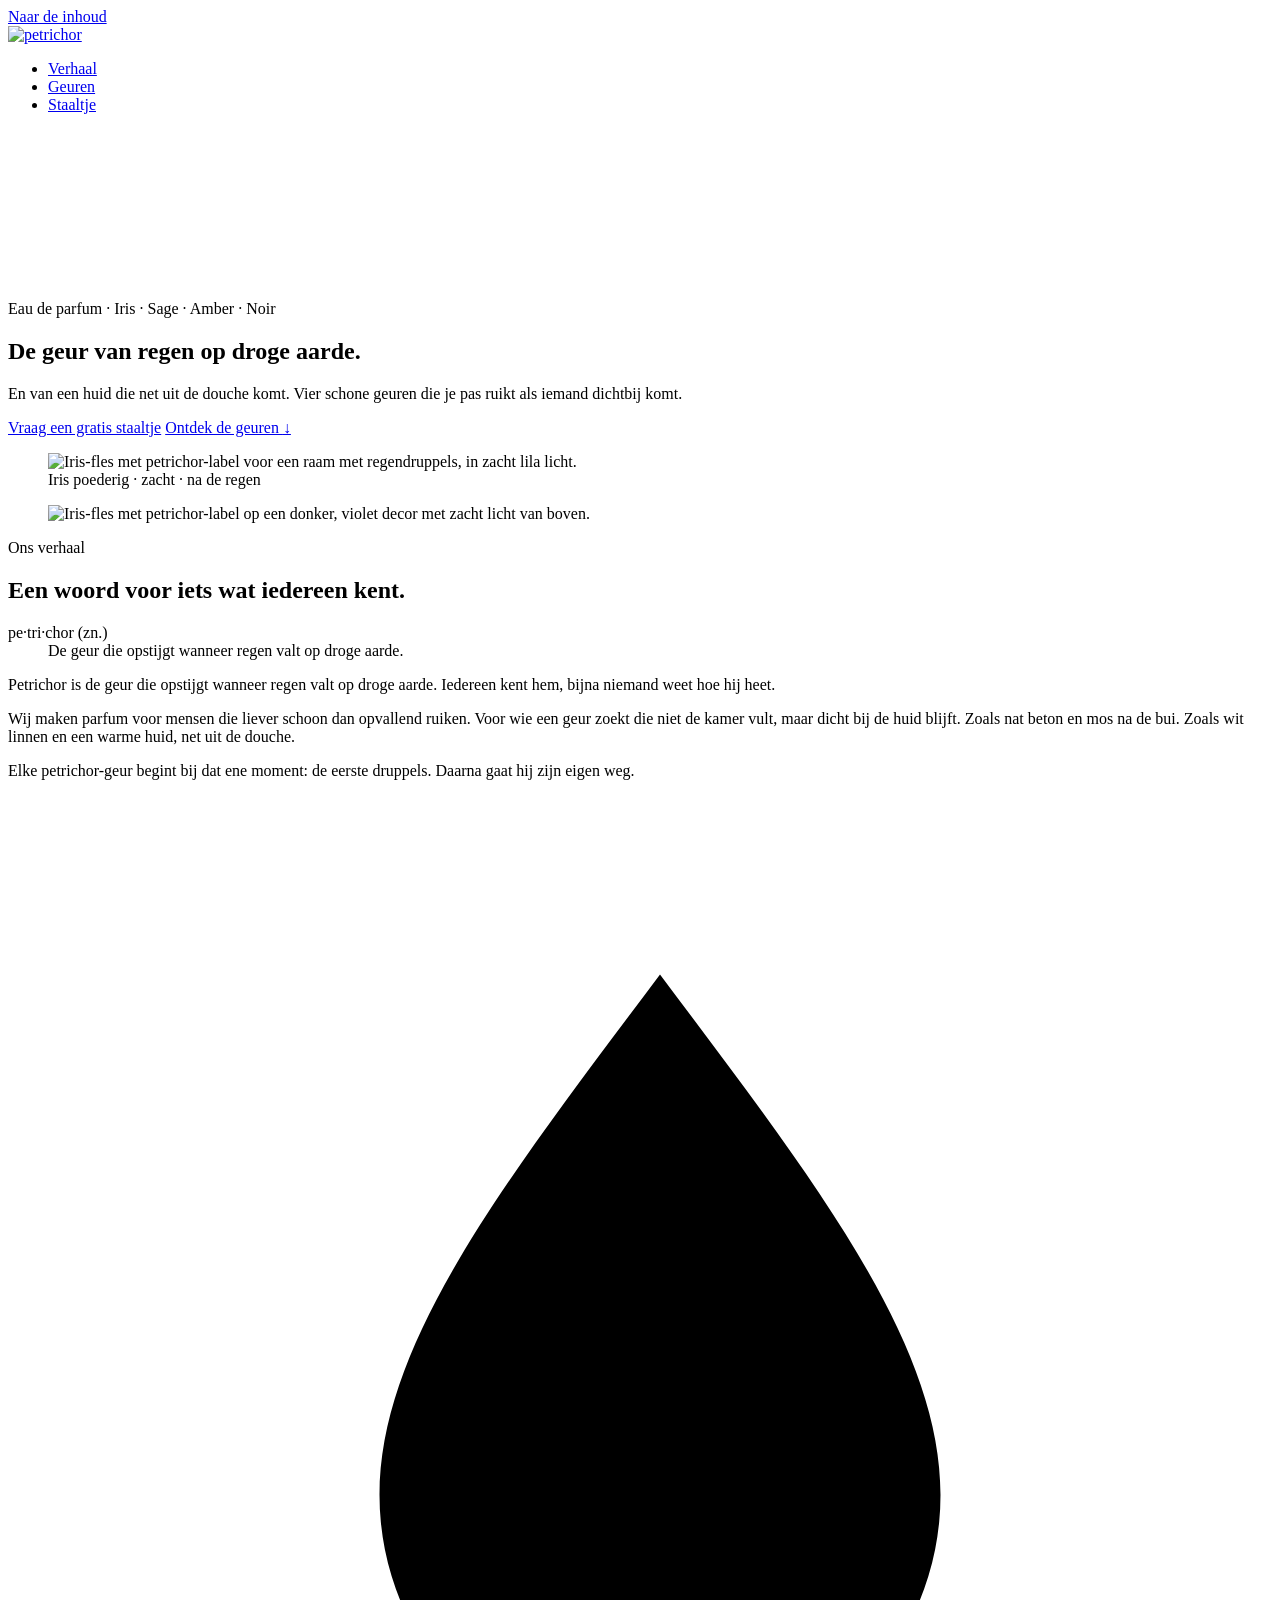
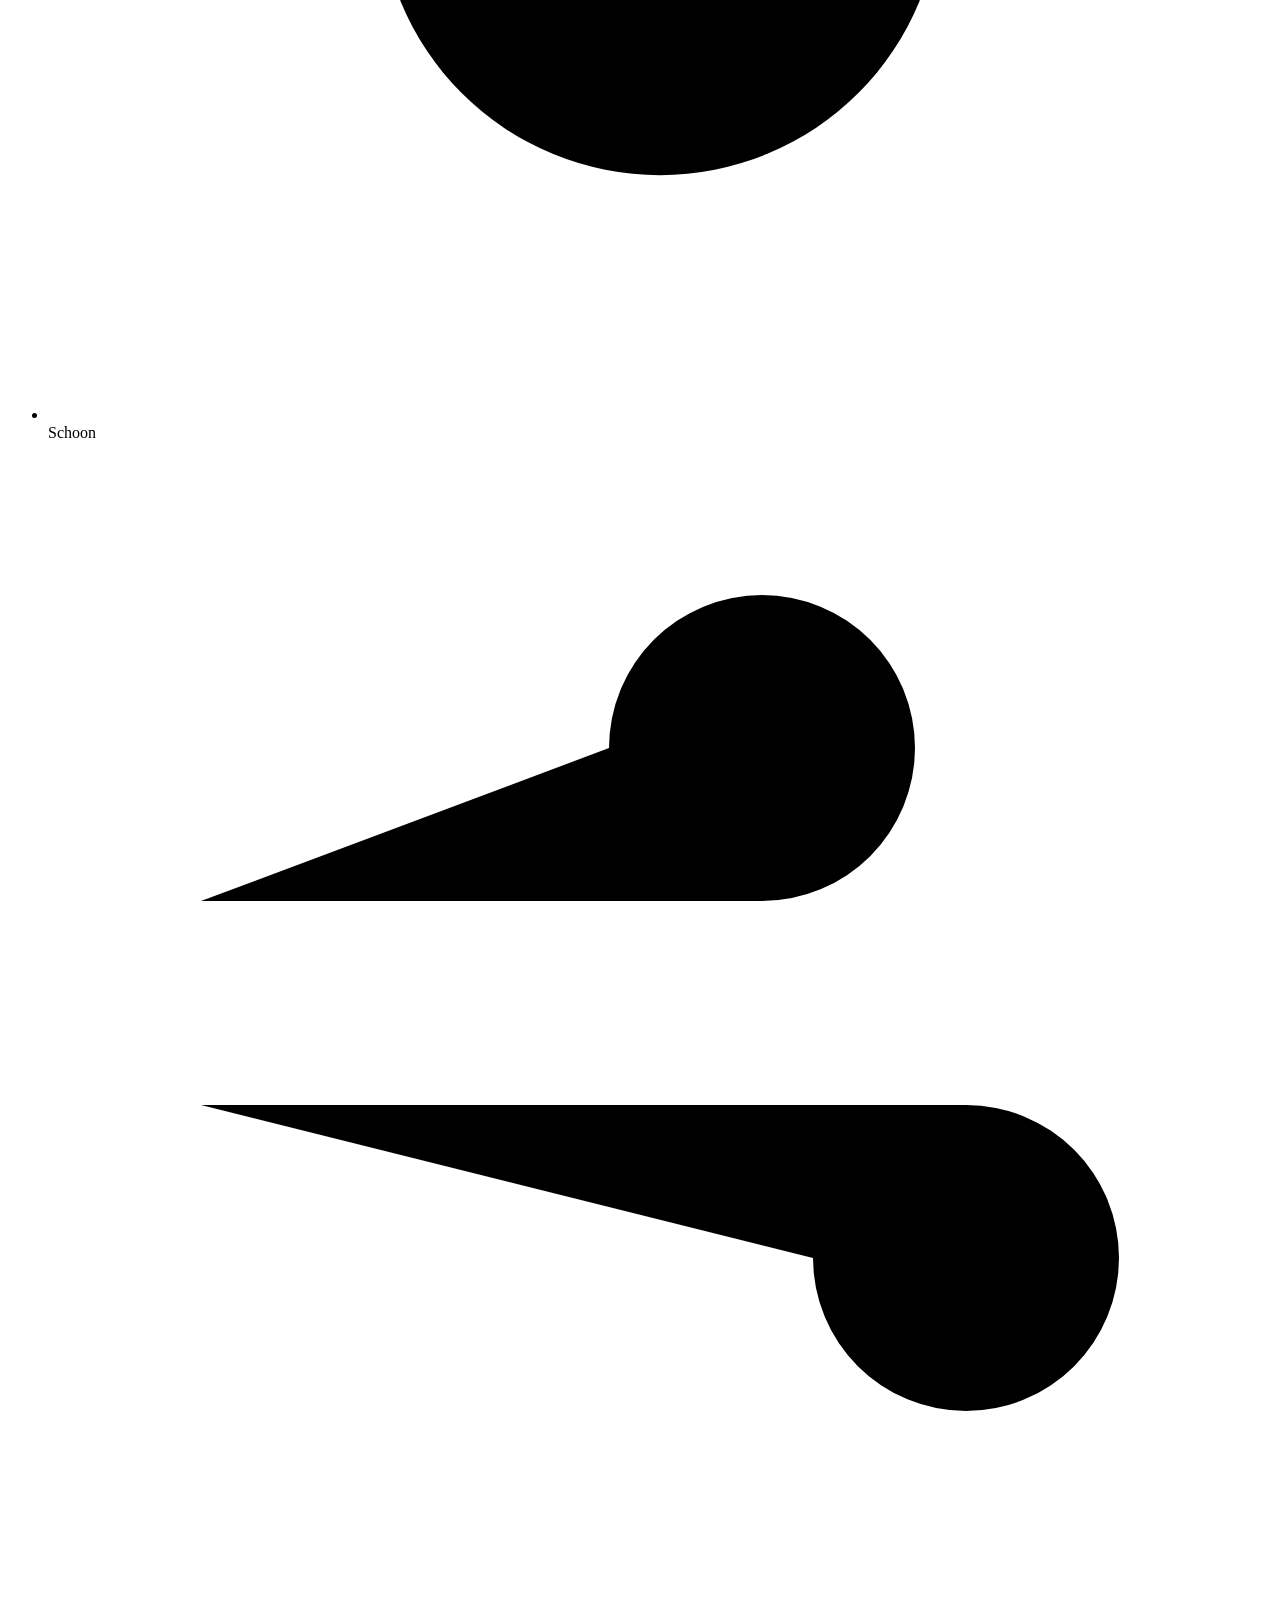
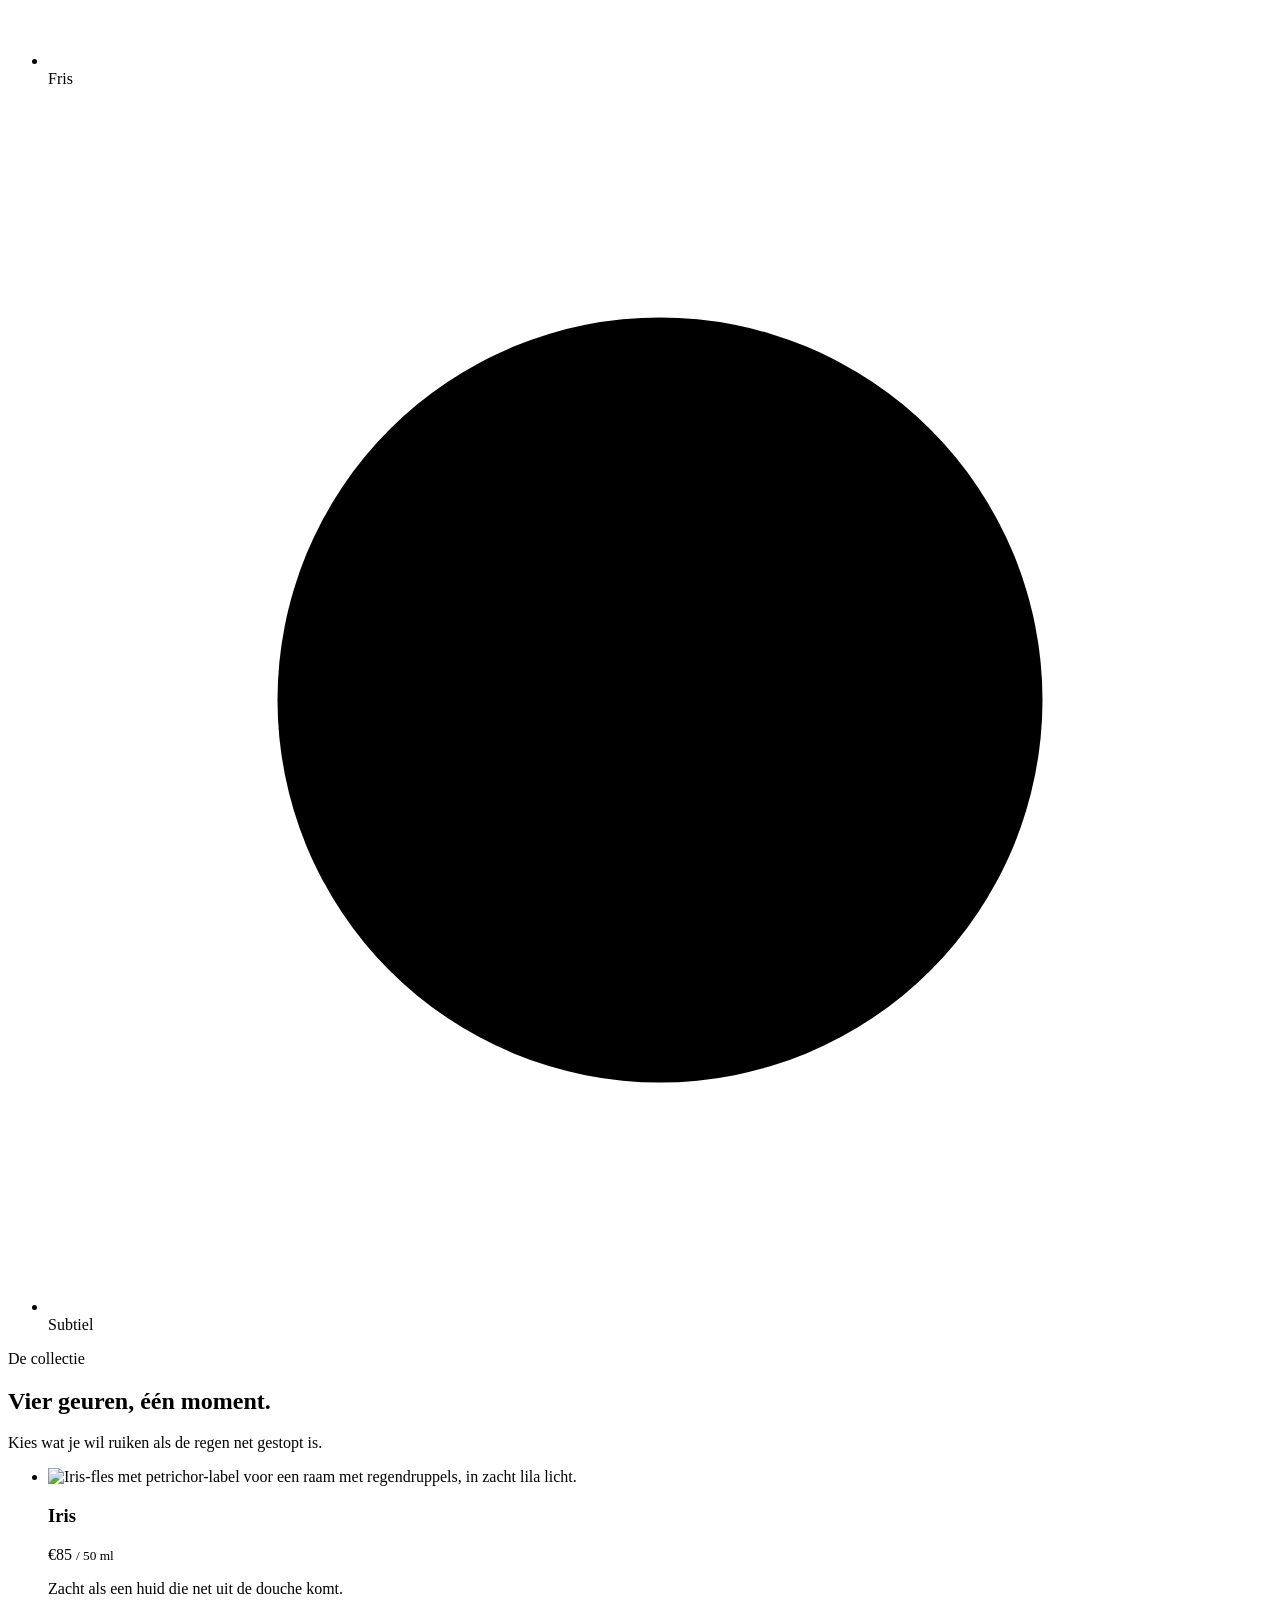
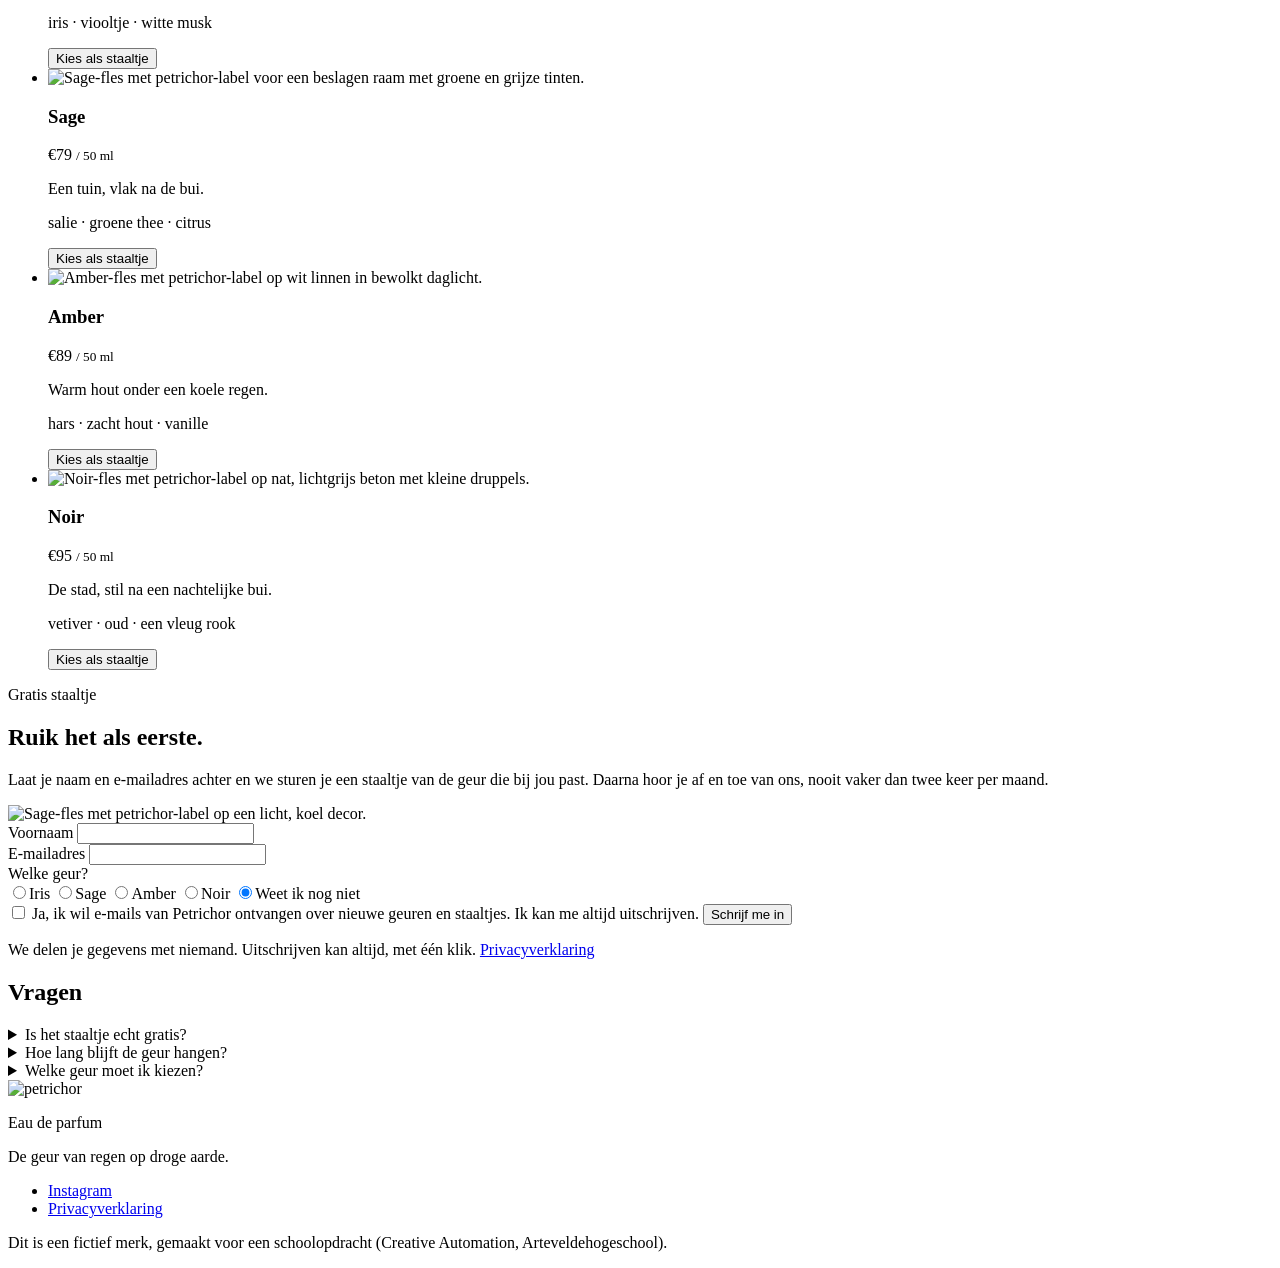
==== index.html @ e7a5a7ff "Add files via upload" ====
<!doctype html>
<html lang="nl">
<head>
  <meta charset="utf-8">
  <meta name="viewport" content="width=device-width, initial-scale=1">
  <title>petrichor · de geur van regen op droge aarde</title>
  <meta name="description" content="Vier schone, subtiele eau de parfums: Iris, Sage, Amber en Noir. Schrijf je in en ontvang een gratis staaltje.">
  <meta name="theme-color" content="#F6F5F9">

  <!-- Delen op sociale media -->
  <meta property="og:title" content="petrichor · de geur van regen op droge aarde">
  <meta property="og:description" content="Vier schone, subtiele eau de parfums. Vraag een gratis staaltje.">
  <meta property="og:image" content="assets/img/og-petrichor.jpg">
  <meta property="og:type" content="website">

  <link rel="icon" href="assets/logo/favicon.svg" type="image/svg+xml">

  <!-- Lettertypes: Space Grotesk (primair) + Instrument Serif (accent) -->
  <link rel="preconnect" href="https://fonts.googleapis.com">
  <link rel="preconnect" href="https://fonts.gstatic.com" crossorigin>
  <link href="https://fonts.googleapis.com/css2?family=Instrument+Serif:ital@0;1&family=Space+Grotesk:wght@300;400;500;700&display=swap" rel="stylesheet">

  <link rel="stylesheet" href="css/style.css">
</head>
<body>

  <a class="skip" href="#inhoud">Naar de inhoud</a>

  <!-- ============ NAVIGATIE ============ -->
  <header class="nav" id="nav">
    <a class="nav__logo" href="#top" aria-label="petrichor, naar boven">
      <img src="assets/logo/Petrichor_wordmark_PlumInk.svg" alt="petrichor" width="118" height="29">
    </a>
    <nav aria-label="Hoofdmenu">
      <ul class="nav__links">
        <li><a href="#verhaal">Verhaal</a></li>
        <li><a href="#geuren">Geuren</a></li>
        <li><a class="btn btn--small" href="#staaltje">Staaltje</a></li>
      </ul>
    </nav>
  </header>

  <main id="inhoud">

    <!-- ============ 1. HERO ============ -->
    <section class="hero" id="top" aria-labelledby="hero-titel">
      <canvas class="hero__rain" aria-hidden="true"></canvas>
      <div class="hero__inner wrap">
        <div class="hero__text">
          <p class="label">Eau de parfum · Iris · Sage · Amber · Noir</p>
          <h1 id="hero-titel" class="serif hero__title">De geur van regen op droge&nbsp;aarde.</h1>
          <p class="hero__sub">En van een huid die net uit de douche komt. Vier schone geuren die je pas ruikt als iemand dichtbij komt.</p>
          <div class="hero__actions">
            <a class="btn" href="#staaltje">Vraag een gratis staaltje</a>
            <a class="link-arrow" href="#geuren">Ontdek de geuren <span aria-hidden="true">↓</span></a>
          </div>
        </div>
        <figure class="hero__visual">
          <img src="assets/img/geur-iris.jpg" width="800" height="1000"
               alt="Iris-fles met petrichor-label voor een raam met regendruppels, in zacht lila licht.">
          <figcaption class="hero__tag"><span>Iris</span> poederig · zacht · na de regen</figcaption>
        </figure>
      </div>
    </section>

    <!-- ============ 2. VERHAAL ============ -->
    <section class="story wrap" id="verhaal" aria-labelledby="verhaal-titel">
      <figure class="story__img reveal">
        <img src="assets/img/verhaal-iris-donker.jpg" width="900" height="900" loading="lazy"
             alt="Iris-fles met petrichor-label op een donker, violet decor met zacht licht van boven.">
      </figure>
      <div class="story__text reveal">
        <p class="label">Ons verhaal</p>
        <h2 id="verhaal-titel">Een woord voor iets wat iedereen kent.</h2>

        <dl class="definition">
          <dt>pe·tri·chor <span>(zn.)</span></dt>
          <dd>De geur die opstijgt wanneer regen valt op droge aarde.</dd>
        </dl>

        <p>Petrichor is de geur die opstijgt wanneer regen valt op droge aarde. Iedereen kent hem, bijna niemand weet hoe hij heet.</p>
        <p>Wij maken parfum voor mensen die liever schoon dan opvallend ruiken. Voor wie een geur zoekt die niet de kamer vult, maar dicht bij de huid blijft. Zoals nat beton en mos na de bui. Zoals wit linnen en een warme huid, net uit de douche.</p>
        <p class="serif story__quote">Elke petrichor-geur begint bij dat ene moment: de eerste druppels. Daarna gaat hij zijn eigen weg.</p>

        <ul class="values" aria-label="Kernwoorden">
          <li>
            <svg viewBox="0 0 24 24" aria-hidden="true"><path d="M12 3.5c3 4 5.5 7.2 5.5 10.2a5.5 5.5 0 0 1-11 0c0-3 2.5-6.2 5.5-10.2Z"/></svg>
            Schoon
          </li>
          <li>
            <svg viewBox="0 0 24 24" aria-hidden="true"><path d="M3 9h11a3 3 0 1 0-3-3M3 13h15a3 3 0 1 1-3 3M3 17h7"/></svg>
            Fris
          </li>
          <li>
            <svg viewBox="0 0 24 24" aria-hidden="true"><circle cx="12" cy="12" r="3"/><circle cx="12" cy="12" r="7.5" stroke-dasharray="2 3"/></svg>
            Subtiel
          </li>
        </ul>
      </div>
    </section>

    <!-- ============ 3. DE GEUREN ============ -->
    <section class="scents" id="geuren" aria-labelledby="geuren-titel">
      <div class="wrap">
        <header class="section-head reveal">
          <p class="label">De collectie</p>
          <h2 id="geuren-titel">Vier geuren, één moment.</h2>
          <p class="section-head__intro">Kies wat je wil ruiken als de regen net gestopt is.</p>
        </header>

        <ul class="scents__grid">
          <li class="card reveal" style="--accent:#B9A6D6">
            <img src="assets/img/geur-iris.jpg" width="800" height="1000" loading="lazy"
                 alt="Iris-fles met petrichor-label voor een raam met regendruppels, in zacht lila licht.">
            <div class="card__body">
              <div class="card__top"><h3>Iris</h3><span class="card__price">€85 <small>/ 50 ml</small></span></div>
              <p class="serif card__line">Zacht als een huid die net uit de douche komt.</p>
              <p class="card__notes">iris · viooltje · witte musk</p>
              <button class="btn btn--ghost" type="button" data-geur="Iris">Kies als staaltje</button>
            </div>
          </li>
          <li class="card reveal" style="--accent:#B3C6BD">
            <img src="assets/img/geur-sage.jpg" width="800" height="1000" loading="lazy"
                 alt="Sage-fles met petrichor-label voor een beslagen raam met groene en grijze tinten.">
            <div class="card__body">
              <div class="card__top"><h3>Sage</h3><span class="card__price">€79 <small>/ 50 ml</small></span></div>
              <p class="serif card__line">Een tuin, vlak na de bui.</p>
              <p class="card__notes">salie · groene thee · citrus</p>
              <button class="btn btn--ghost" type="button" data-geur="Sage">Kies als staaltje</button>
            </div>
          </li>
          <li class="card reveal" style="--accent:#D9C9B4">
            <img src="assets/img/geur-amber.jpg" width="800" height="1000" loading="lazy"
                 alt="Amber-fles met petrichor-label op wit linnen in bewolkt daglicht.">
            <div class="card__body">
              <div class="card__top"><h3>Amber</h3><span class="card__price">€89 <small>/ 50 ml</small></span></div>
              <p class="serif card__line">Warm hout onder een koele regen.</p>
              <p class="card__notes">hars · zacht hout · vanille</p>
              <button class="btn btn--ghost" type="button" data-geur="Amber">Kies als staaltje</button>
            </div>
          </li>
          <li class="card reveal" style="--accent:#8B909C">
            <img src="assets/img/geur-noir.jpg" width="800" height="1000" loading="lazy"
                 alt="Noir-fles met petrichor-label op nat, lichtgrijs beton met kleine druppels.">
            <div class="card__body">
              <div class="card__top"><h3>Noir</h3><span class="card__price">€95 <small>/ 50 ml</small></span></div>
              <p class="serif card__line">De stad, stil na een nachtelijke bui.</p>
              <p class="card__notes">vetiver · oud · een vleug rook</p>
              <button class="btn btn--ghost" type="button" data-geur="Noir">Kies als staaltje</button>
            </div>
          </li>
        </ul>
      </div>
    </section>

    <!-- ============ 4. CTA + NIEUWSBRIEF ============ -->
    <section class="signup" id="staaltje" aria-labelledby="staaltje-titel">
      <div class="wrap signup__inner">
        <div class="signup__intro reveal">
          <p class="label">Gratis staaltje</p>
          <h2 id="staaltje-titel" class="serif signup__title">Ruik het als eerste.</h2>
          <p>Laat je naam en e-mailadres achter en we sturen je een staaltje van de geur die bij jou past. Daarna hoor je af en toe van ons, nooit vaker dan twee keer per maand.</p>
          <img class="signup__img" src="assets/img/staaltje-sage.jpg" width="900" height="900" loading="lazy"
               alt="Sage-fles met petrichor-label op een licht, koel decor.">
        </div>

        <div class="signup__card reveal">
          <!-- ================================================================
               MAILERLITE  ·  KIES ÉÉN VAN DE TWEE MANIEREN
               ----------------------------------------------------------------
               MANIER A (aanbevolen, de huisstijl blijft):
                 Open js/main.js en vul bovenaan MAILERLITE_ACTION in met de
                 action-URL uit je MailerLite-embedcode
                 (begint met https://assets.mailerlite.com/jsonp/...).
                 Het formulier hieronder stuurt dan rechtstreeks naar MailerLite.

               MANIER B (de volledige embedcode van MailerLite):
                 Verwijder alles tussen "BEGIN FORMULIER" en "EINDE FORMULIER"
                 en plak op die plek de HTML-embedcode uit MailerLite
                 (Forms > jouw form > Overview > Embed form > HTML code).
                 css/style.css past de lettertypes en kleuren al aan.
               ================================================================ -->

          <!-- BEGIN FORMULIER -->
          <form class="form" id="staaltje-form" novalidate>
            <div class="field">
              <label for="f-naam">Voornaam</label>
              <input id="f-naam" name="fields[name]" type="text" autocomplete="given-name" required>
            </div>
            <div class="field">
              <label for="f-email">E-mailadres</label>
              <input id="f-email" name="fields[email]" type="email" autocomplete="email" required>
            </div>
            <div class="field">
              <span class="field__label" id="geur-label">Welke geur?</span>
              <div class="chips" role="radiogroup" aria-labelledby="geur-label">
                <label class="chip"><input type="radio" name="fields[geur]" value="Iris"><span>Iris</span></label>
                <label class="chip"><input type="radio" name="fields[geur]" value="Sage"><span>Sage</span></label>
                <label class="chip"><input type="radio" name="fields[geur]" value="Amber"><span>Amber</span></label>
                <label class="chip"><input type="radio" name="fields[geur]" value="Noir"><span>Noir</span></label>
                <label class="chip"><input type="radio" name="fields[geur]" value="Weet ik nog niet" checked><span>Weet ik nog niet</span></label>
              </div>
            </div>
            <label class="check">
              <input type="checkbox" name="gdpr[]" value="Email" required>
              <span>Ja, ik wil e-mails van Petrichor ontvangen over nieuwe geuren en staaltjes. Ik kan me altijd uitschrijven.</span>
            </label>
            <input type="hidden" name="ml-submit" value="1">
            <input type="hidden" name="anticsrf" value="true">

            <p class="form__error" role="alert" hidden></p>
            <button class="btn btn--full" type="submit">Schrijf me in</button>
            <p class="form__small">We delen je gegevens met niemand. Uitschrijven kan altijd, met één klik. <a href="privacy.html">Privacyverklaring</a></p>
          </form>

          <div class="form__success" id="staaltje-bedankt" hidden tabindex="-1">
            <p class="serif">Bedankt.</p>
            <p>Kijk even in je mailbox: we sturen je een bevestiging.</p>
          </div>
          <!-- EINDE FORMULIER -->
        </div>
      </div>
    </section>

    <!-- ============ 5. FAQ ============ -->
    <section class="faq wrap" aria-labelledby="faq-titel">
      <h2 id="faq-titel" class="label">Vragen</h2>
      <details>
        <summary>Is het staaltje echt gratis?</summary>
        <p>Ja. Je betaalt niets en je zit nergens aan vast.</p>
      </details>
      <details>
        <summary>Hoe lang blijft de geur hangen?</summary>
        <p>Een eau de parfum blijft zes tot acht uur dicht bij de huid. Bewust subtiel: je ruikt hem vooral als iemand dichtbij komt.</p>
      </details>
      <details>
        <summary>Welke geur moet ik kiezen?</summary>
        <p>Twijfel je, kies dan Iris: onze zachtste geur.</p>
      </details>
    </section>

  </main>

  <!-- ============ FOOTER ============ -->
  <footer class="footer">
    <div class="wrap footer__inner">
      <div>
        <img src="assets/logo/Petrichor_wordmark_Wit.svg" alt="petrichor" width="140" height="35">
        <p class="footer__edp">Eau de parfum</p>
        <p class="serif footer__line">De geur van regen op droge aarde.</p>
      </div>
      <ul class="footer__links">
        <li><a href="#" rel="noopener">Instagram</a></li>
        <li><a href="privacy.html">Privacyverklaring</a></li>
      </ul>
    </div>
    <div class="wrap"><p class="footer__note">Dit is een fictief merk, gemaakt voor een schoolopdracht (Creative Automation, Arteveldehogeschool).</p></div>
  </footer>

  <script src="js/main.js" defer></script>
</body>
</html>
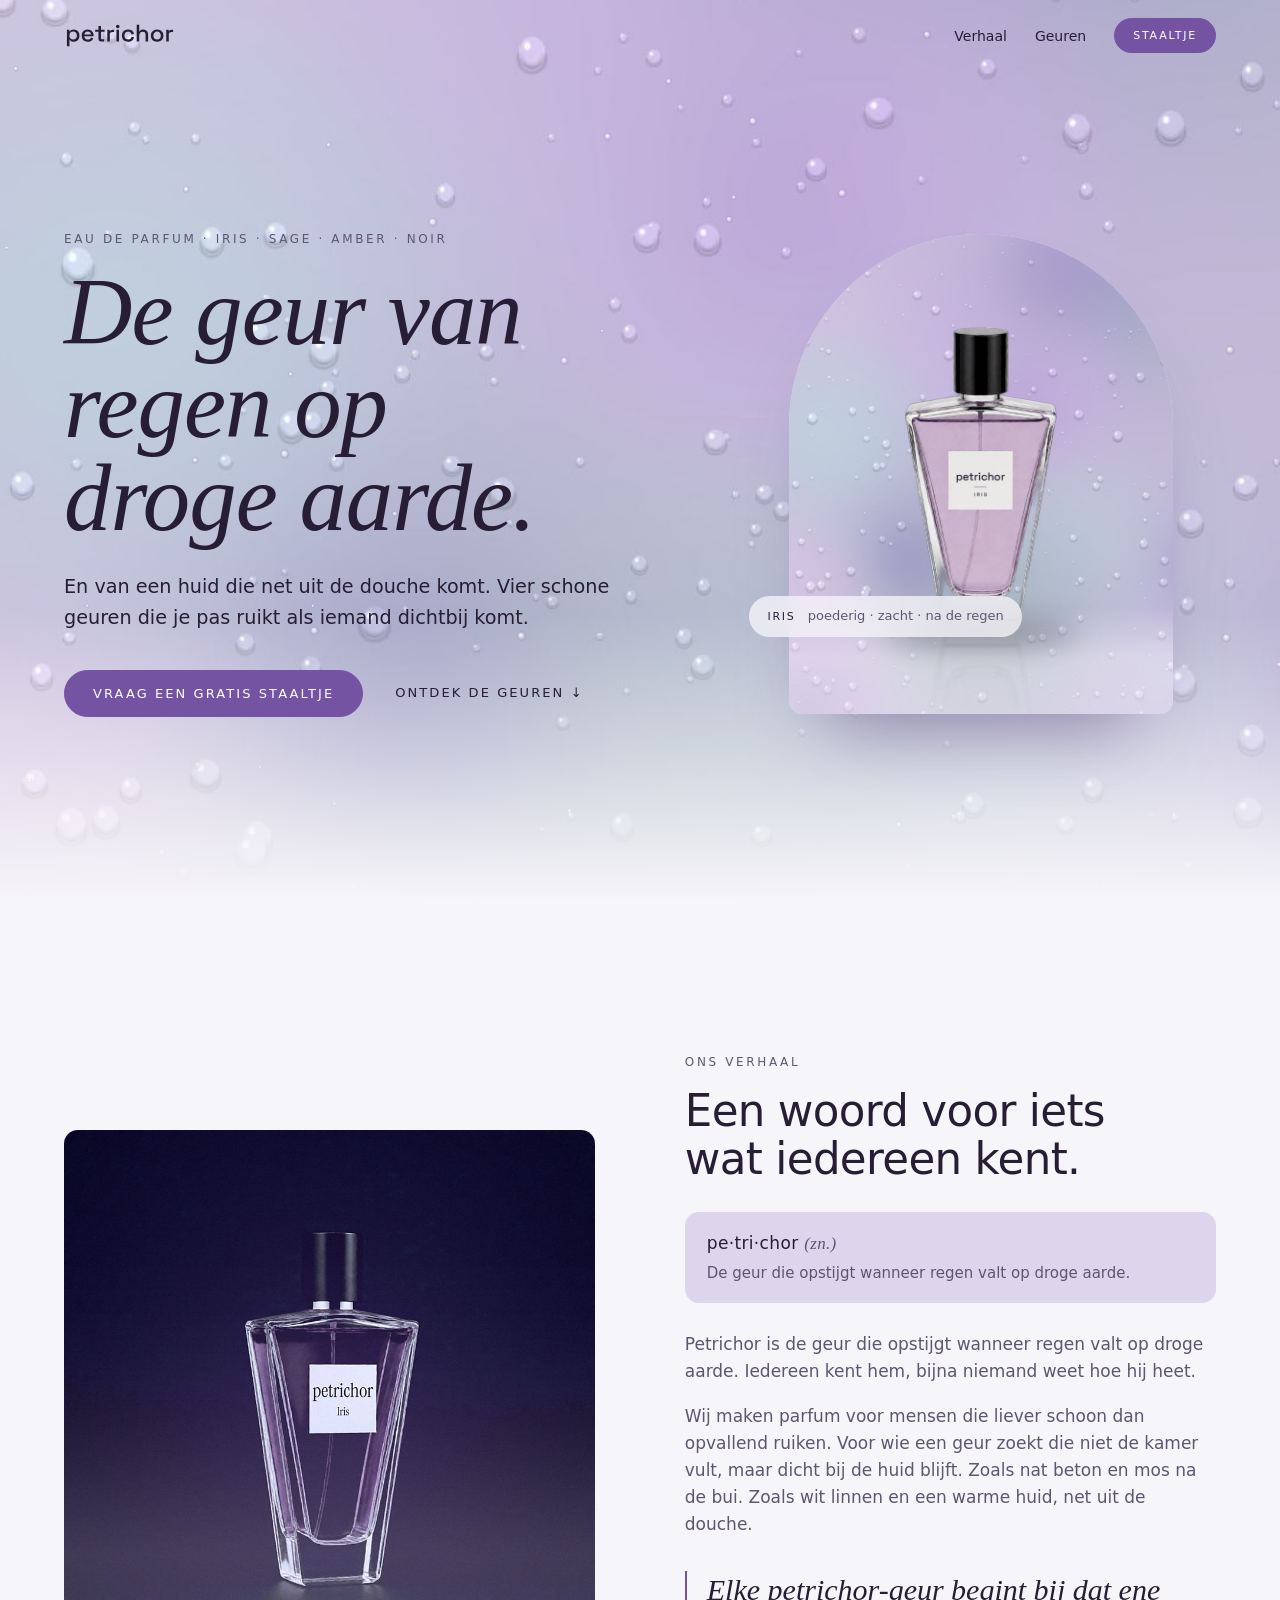
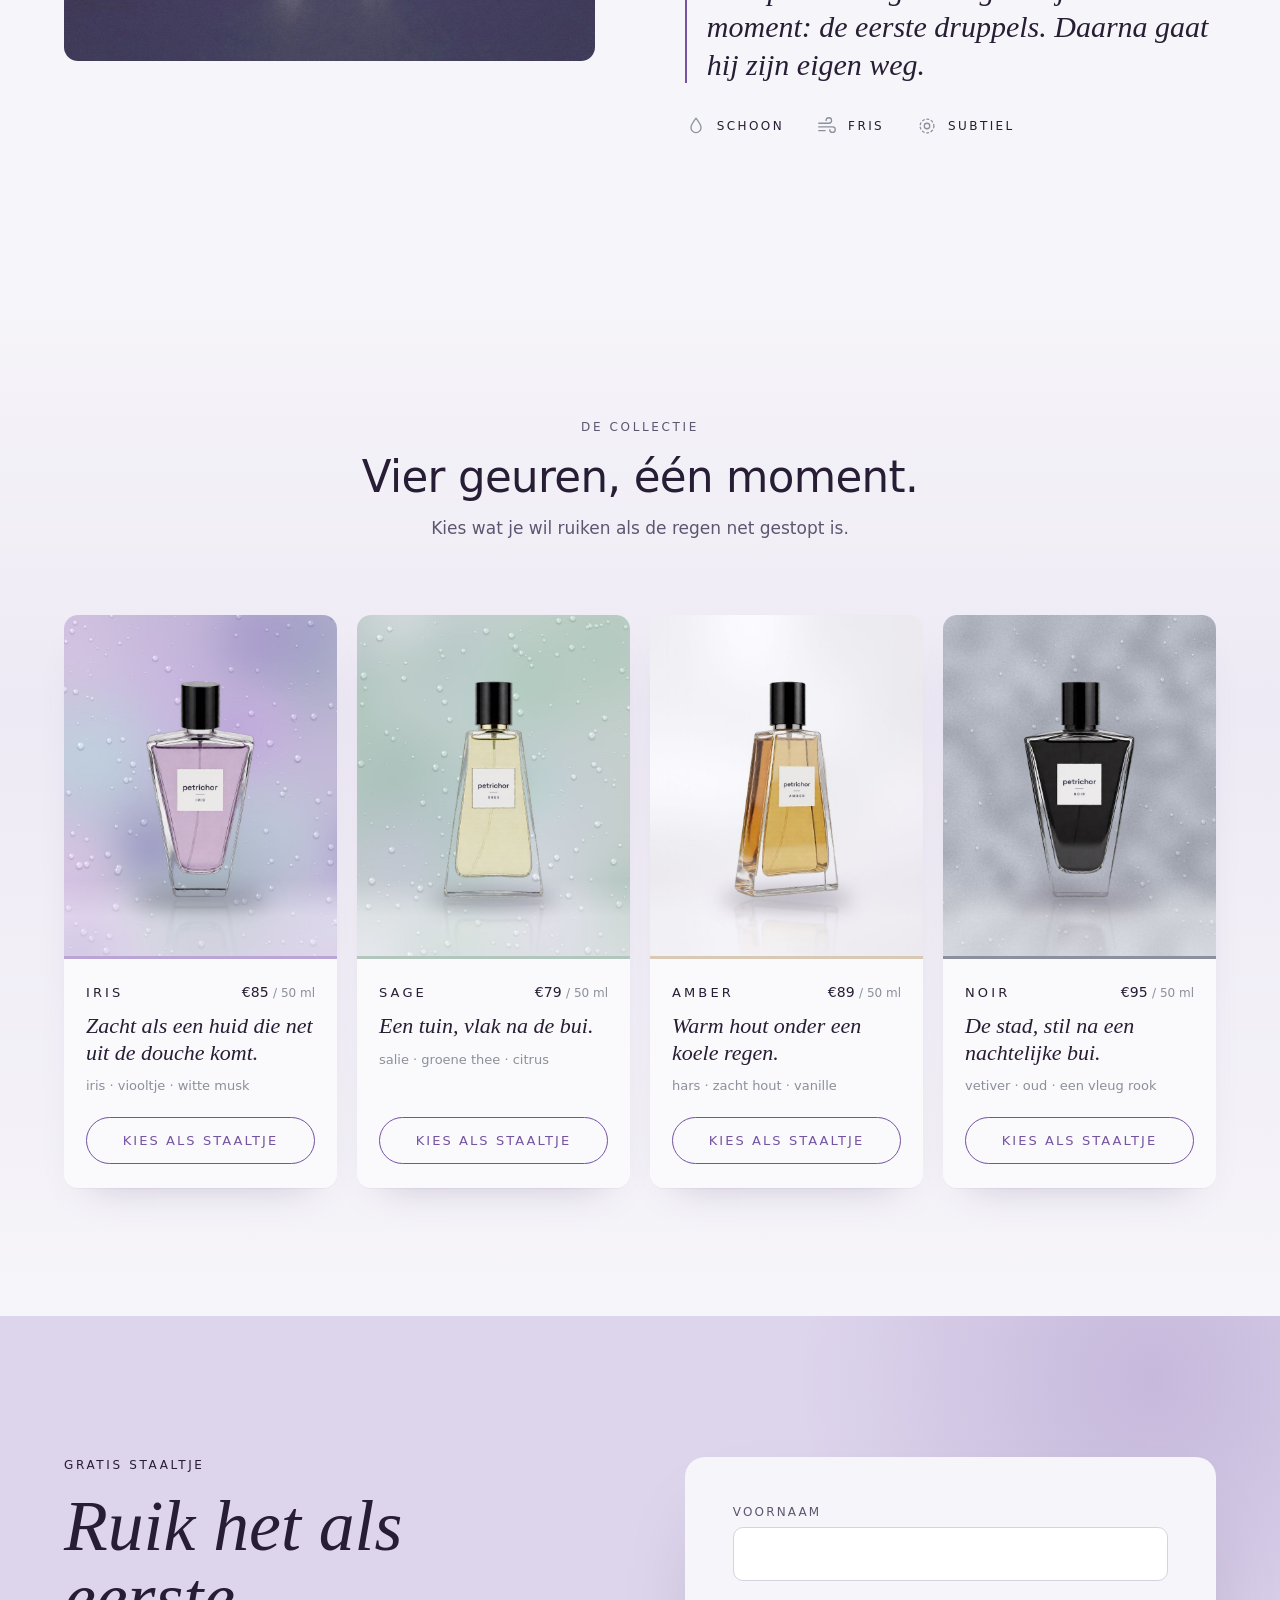
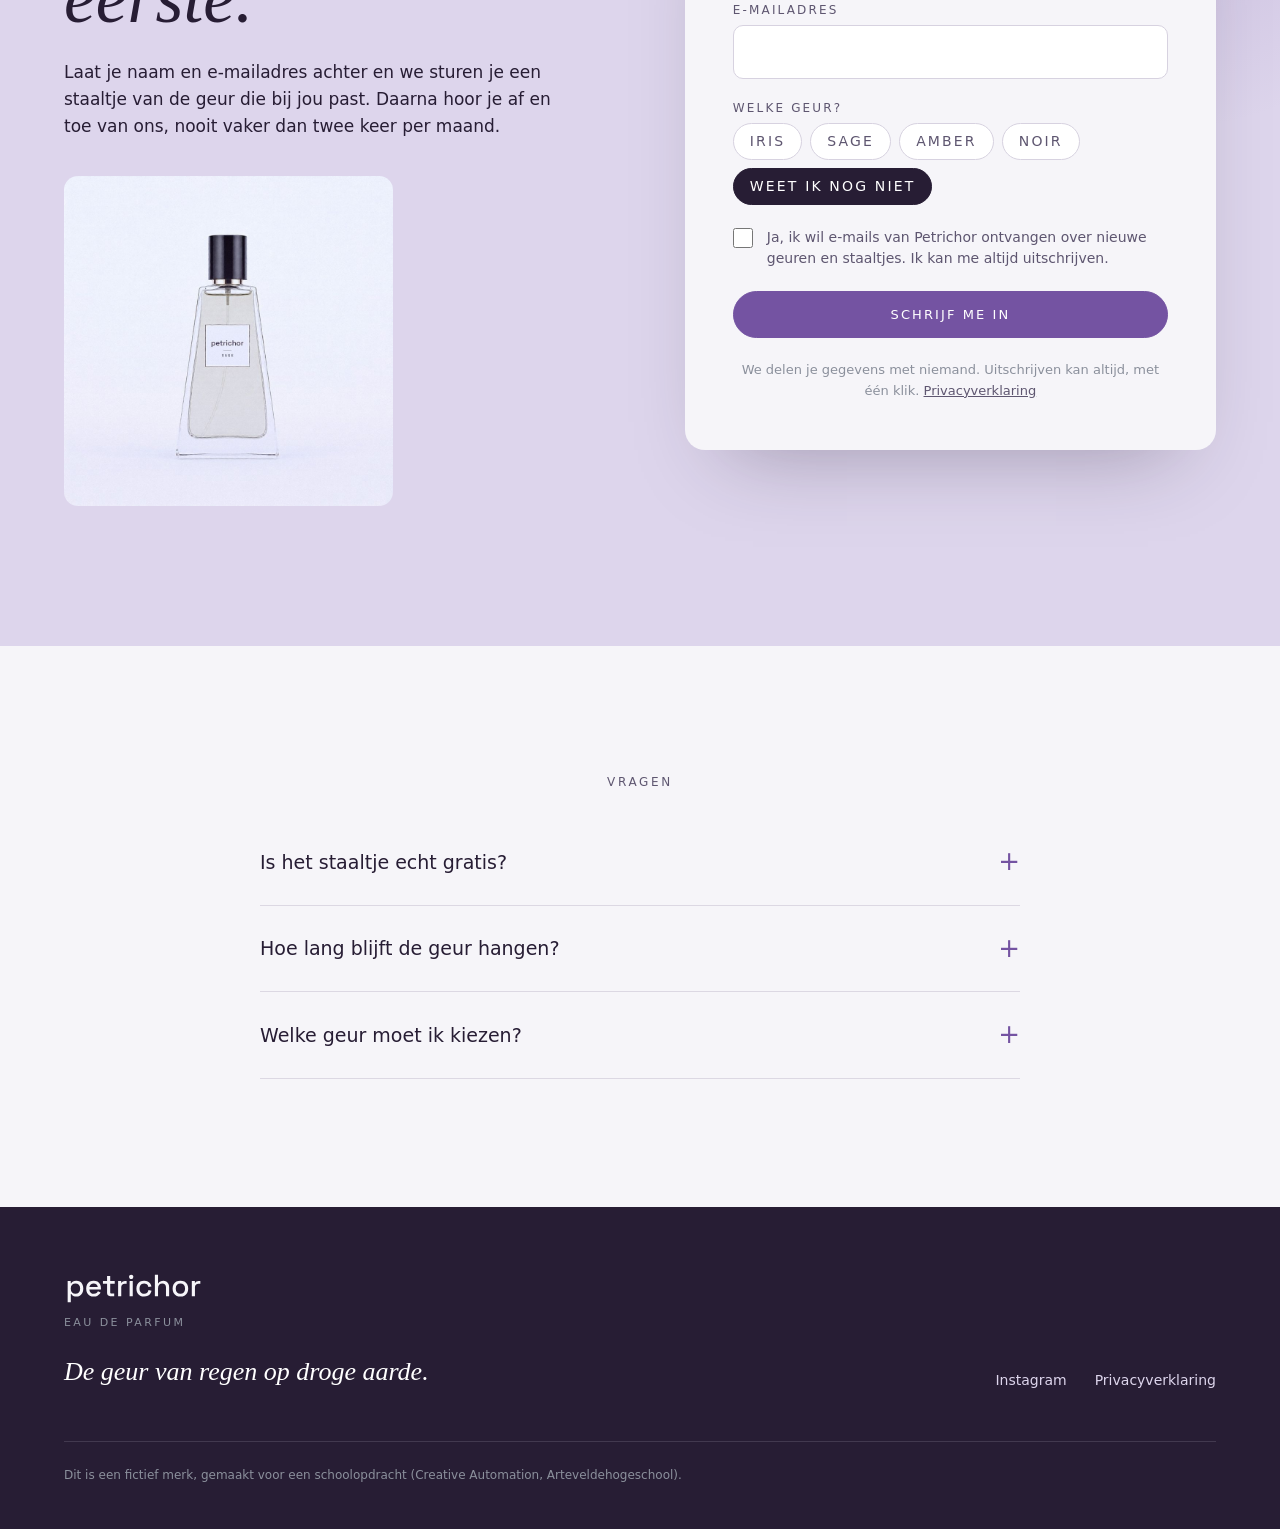
==== commit 18160975: "Add files via upload" ====
--- a/index.html
+++ b/index.html
@@ -10,17 +10,17 @@
   <!-- Delen op sociale media -->
   <meta property="og:title" content="petrichor · de geur van regen op droge aarde">
   <meta property="og:description" content="Vier schone, subtiele eau de parfums. Vraag een gratis staaltje.">
-  <meta property="og:image" content="assets/img/og-petrichor.jpg">
+  <meta property="og:image" content="og-petrichor.jpg">
   <meta property="og:type" content="website">
 
-  <link rel="icon" href="assets/logo/favicon.svg" type="image/svg+xml">
+  <link rel="icon" href="favicon.svg" type="image/svg+xml">
 
   <!-- Lettertypes: Space Grotesk (primair) + Instrument Serif (accent) -->
   <link rel="preconnect" href="https://fonts.googleapis.com">
   <link rel="preconnect" href="https://fonts.gstatic.com" crossorigin>
   <link href="https://fonts.googleapis.com/css2?family=Instrument+Serif:ital@0;1&family=Space+Grotesk:wght@300;400;500;700&display=swap" rel="stylesheet">
 
-  <link rel="stylesheet" href="css/style.css">
+  <link rel="stylesheet" href="style.css">
 </head>
 <body>
 
@@ -29,7 +29,7 @@
   <!-- ============ NAVIGATIE ============ -->
   <header class="nav" id="nav">
     <a class="nav__logo" href="#top" aria-label="petrichor, naar boven">
-      <img src="assets/logo/Petrichor_wordmark_PlumInk.svg" alt="petrichor" width="118" height="29">
+      <img src="Petrichor_wordmark_PlumInk.svg" alt="petrichor" width="118" height="29">
     </a>
     <nav aria-label="Hoofdmenu">
       <ul class="nav__links">
@@ -56,7 +56,7 @@
           </div>
         </div>
         <figure class="hero__visual">
-          <img src="assets/img/geur-iris.jpg" width="800" height="1000"
+          <img src="geur-iris.jpg" width="800" height="1000"
                alt="Iris-fles met petrichor-label voor een raam met regendruppels, in zacht lila licht.">
           <figcaption class="hero__tag"><span>Iris</span> poederig · zacht · na de regen</figcaption>
         </figure>
@@ -66,7 +66,7 @@
     <!-- ============ 2. VERHAAL ============ -->
     <section class="story wrap" id="verhaal" aria-labelledby="verhaal-titel">
       <figure class="story__img reveal">
-        <img src="assets/img/verhaal-iris-donker.jpg" width="900" height="900" loading="lazy"
+        <img src="verhaal-iris-donker.jpg" width="900" height="900" loading="lazy"
              alt="Iris-fles met petrichor-label op een donker, violet decor met zacht licht van boven.">
       </figure>
       <div class="story__text reveal">
@@ -110,7 +110,7 @@
 
         <ul class="scents__grid">
           <li class="card reveal" style="--accent:#B9A6D6">
-            <img src="assets/img/geur-iris.jpg" width="800" height="1000" loading="lazy"
+            <img src="geur-iris.jpg" width="800" height="1000" loading="lazy"
                  alt="Iris-fles met petrichor-label voor een raam met regendruppels, in zacht lila licht.">
             <div class="card__body">
               <div class="card__top"><h3>Iris</h3><span class="card__price">€85 <small>/ 50 ml</small></span></div>
@@ -120,7 +120,7 @@
             </div>
           </li>
           <li class="card reveal" style="--accent:#B3C6BD">
-            <img src="assets/img/geur-sage.jpg" width="800" height="1000" loading="lazy"
+            <img src="geur-sage.jpg" width="800" height="1000" loading="lazy"
                  alt="Sage-fles met petrichor-label voor een beslagen raam met groene en grijze tinten.">
             <div class="card__body">
               <div class="card__top"><h3>Sage</h3><span class="card__price">€79 <small>/ 50 ml</small></span></div>
@@ -130,7 +130,7 @@
             </div>
           </li>
           <li class="card reveal" style="--accent:#D9C9B4">
-            <img src="assets/img/geur-amber.jpg" width="800" height="1000" loading="lazy"
+            <img src="geur-amber.jpg" width="800" height="1000" loading="lazy"
                  alt="Amber-fles met petrichor-label op wit linnen in bewolkt daglicht.">
             <div class="card__body">
               <div class="card__top"><h3>Amber</h3><span class="card__price">€89 <small>/ 50 ml</small></span></div>
@@ -140,7 +140,7 @@
             </div>
           </li>
           <li class="card reveal" style="--accent:#8B909C">
-            <img src="assets/img/geur-noir.jpg" width="800" height="1000" loading="lazy"
+            <img src="geur-noir.jpg" width="800" height="1000" loading="lazy"
                  alt="Noir-fles met petrichor-label op nat, lichtgrijs beton met kleine druppels.">
             <div class="card__body">
               <div class="card__top"><h3>Noir</h3><span class="card__price">€95 <small>/ 50 ml</small></span></div>
@@ -160,7 +160,7 @@
           <p class="label">Gratis staaltje</p>
           <h2 id="staaltje-titel" class="serif signup__title">Ruik het als eerste.</h2>
           <p>Laat je naam en e-mailadres achter en we sturen je een staaltje van de geur die bij jou past. Daarna hoor je af en toe van ons, nooit vaker dan twee keer per maand.</p>
-          <img class="signup__img" src="assets/img/staaltje-sage.jpg" width="900" height="900" loading="lazy"
+          <img class="signup__img" src="staaltje-sage.jpg" width="900" height="900" loading="lazy"
                alt="Sage-fles met petrichor-label op een licht, koel decor.">
         </div>
 
@@ -169,7 +169,7 @@
                MAILERLITE  ·  KIES ÉÉN VAN DE TWEE MANIEREN
                ----------------------------------------------------------------
                MANIER A (aanbevolen, de huisstijl blijft):
-                 Open js/main.js en vul bovenaan MAILERLITE_ACTION in met de
+                 Open main.js en vul bovenaan MAILERLITE_ACTION in met de
                  action-URL uit je MailerLite-embedcode
                  (begint met https://assets.mailerlite.com/jsonp/...).
                  Het formulier hieronder stuurt dan rechtstreeks naar MailerLite.
@@ -178,7 +178,7 @@
                  Verwijder alles tussen "BEGIN FORMULIER" en "EINDE FORMULIER"
                  en plak op die plek de HTML-embedcode uit MailerLite
                  (Forms > jouw form > Overview > Embed form > HTML code).
-                 css/style.css past de lettertypes en kleuren al aan.
+                 style.css past de lettertypes en kleuren al aan.
                ================================================================ -->
 
           <!-- BEGIN FORMULIER -->
@@ -245,7 +245,7 @@
   <footer class="footer">
     <div class="wrap footer__inner">
       <div>
-        <img src="assets/logo/Petrichor_wordmark_Wit.svg" alt="petrichor" width="140" height="35">
+        <img src="Petrichor_wordmark_Wit.svg" alt="petrichor" width="140" height="35">
         <p class="footer__edp">Eau de parfum</p>
         <p class="serif footer__line">De geur van regen op droge aarde.</p>
       </div>
@@ -257,6 +257,6 @@
     <div class="wrap"><p class="footer__note">Dit is een fictief merk, gemaakt voor een schoolopdracht (Creative Automation, Arteveldehogeschool).</p></div>
   </footer>
 
-  <script src="js/main.js" defer></script>
+  <script src="main.js" defer></script>
 </body>
 </html>
--- a/style.css
+++ b/style.css
@@ -0,0 +1,319 @@
+/* ==========================================================
+   petrichor · landingspagina
+   Kleuren en lettertypes volgen 01_Merk/design-guidelines.md
+   ========================================================== */
+
+:root {
+  --violet: #7453A2;      /* Petrichor Violet: knoppen, accenten */
+  --plum: #271D34;        /* Plum Ink: tekst, donkere vlakken */
+  --violet-deep: #523974; /* hover */
+  --muted: #5E5670;       /* secundaire tekst */
+  --lilac: #DDD5EC;       /* zachte vlakken */
+  --rain: #F6F5F9;        /* basisachtergrond */
+  --stone: #8B909C;       /* labels, lijnen */
+  --moss: #B3C6BD;        /* groen accent, spaarzaam */
+
+  --sans: "Space Grotesk", system-ui, sans-serif;
+  --serif: "Instrument Serif", Georgia, serif;
+
+  --radius: 14px;
+  --gutter: clamp(16px, 5vw, 72px);
+  --max: 1200px;
+  color-scheme: light;
+}
+
+*, *::before, *::after { box-sizing: border-box; }
+html { scroll-behavior: smooth; scroll-padding-top: 80px; }
+body {
+  margin: 0;
+  background: var(--rain);
+  color: var(--plum);
+  font: 400 17px/1.6 var(--sans);
+  -webkit-font-smoothing: antialiased;
+}
+img { display: block; max-width: 100%; height: auto; }
+a { color: inherit; }
+h1, h2, h3 { margin: 0; font-weight: 500; line-height: 1.1; }
+p { margin: 0 0 1em; }
+
+.wrap { width: 100%; max-width: calc(var(--max) + 2 * var(--gutter)); margin: 0 auto; padding: 0 var(--gutter); }
+.serif { font-family: var(--serif); font-style: italic; font-weight: 400; }
+.label {
+  font: 500 12px/1.4 var(--sans);
+  letter-spacing: .22em;
+  text-transform: uppercase;
+  color: var(--muted);
+  margin: 0 0 18px;
+}
+.skip { position: absolute; left: -9999px; }
+.skip:focus { left: 16px; top: 16px; z-index: 99; background: var(--plum); color: #fff; padding: 8px 14px; border-radius: 8px; }
+:focus-visible { outline: 2px solid var(--violet); outline-offset: 3px; }
+
+/* ---------- Knoppen ---------- */
+.btn {
+  display: inline-flex; align-items: center; justify-content: center;
+  padding: 16px 28px;
+  border: 1px solid var(--violet);
+  border-radius: 999px;
+  background: var(--violet);
+  color: #fff;
+  font: 500 13px/1 var(--sans);
+  letter-spacing: .16em;
+  text-transform: uppercase;
+  text-decoration: none;
+  cursor: pointer;
+  transition: background .25s, border-color .25s, color .25s, transform .25s;
+}
+.btn:hover { background: var(--violet-deep); border-color: var(--violet-deep); }
+.btn:active { transform: translateY(1px); }
+.btn--small { padding: 11px 18px; font-size: 11px; }
+.btn--ghost { background: transparent; color: var(--violet); }
+.btn--ghost:hover { background: var(--violet); color: #fff; }
+.btn--full { width: 100%; }
+.link-arrow {
+  font: 500 13px/1 var(--sans); letter-spacing: .16em; text-transform: uppercase;
+  text-decoration: none; color: var(--plum);
+  padding: 16px 4px; border-bottom: 1px solid transparent;
+}
+.link-arrow:hover { border-bottom-color: currentColor; }
+
+/* ---------- Navigatie ---------- */
+.nav {
+  position: fixed; inset: 0 0 auto; z-index: 20;
+  display: flex; align-items: center; justify-content: space-between;
+  padding: 18px var(--gutter);
+  transition: background .3s, box-shadow .3s, padding .3s;
+}
+.nav.is-scrolled {
+  background: rgba(246, 245, 249, .82);
+  backdrop-filter: blur(14px); -webkit-backdrop-filter: blur(14px);
+  box-shadow: 0 1px 0 rgba(39, 29, 52, .06);
+  padding-block: 12px;
+}
+.nav__logo img { width: 112px; height: auto; }
+.nav__links { display: flex; align-items: center; gap: 28px; list-style: none; margin: 0; padding: 0; }
+.nav__links a:not(.btn) { text-decoration: none; font-size: 14px; color: var(--plum); }
+.nav__links a:not(.btn):hover { color: var(--violet); }
+
+/* ---------- 1. Hero ---------- */
+.hero {
+  position: relative;
+  min-height: 100svh;
+  display: flex; align-items: center;
+  padding: 120px 0 72px;
+  background: url("hero-regen.jpg") center / cover no-repeat;
+  overflow: hidden;
+  isolation: isolate;
+}
+.hero::after { /* nevel onderaan, vloeit over in Rain White */
+  content: ""; position: absolute; inset: auto 0 0; height: 32%; z-index: -1;
+  background: linear-gradient(to bottom, rgba(246,245,249,0), var(--rain));
+}
+.hero__rain { position: absolute; inset: 0; width: 100%; height: 100%; z-index: -1; pointer-events: none; }
+.hero__inner { display: grid; grid-template-columns: 1.15fr .85fr; align-items: center; gap: 48px; }
+.hero__title { font-size: clamp(48px, 7.4vw, 104px); line-height: .98; letter-spacing: -.01em; margin-bottom: 28px; max-width: 11ch; }
+.hero__sub { font-size: clamp(17px, 1.5vw, 20px); font-weight: 300; max-width: 30em; color: var(--plum); margin-bottom: 36px; }
+.hero__actions { display: flex; flex-wrap: wrap; align-items: center; gap: 12px 28px; }
+
+.hero__visual { position: relative; margin: 0; justify-self: center; }
+.hero__visual img {
+  width: clamp(260px, 30vw, 420px);
+  aspect-ratio: 4 / 5; object-fit: cover;
+  border-radius: 200px 200px var(--radius) var(--radius); /* boogvorm, als een raam */
+  box-shadow: 0 50px 80px -40px rgba(82, 57, 116, .55), 0 0 0 1px rgba(255,255,255,.5) inset;
+  animation: float 8s ease-in-out infinite;
+}
+.hero__tag {
+  position: absolute; left: -40px; bottom: 16%;
+  background: rgba(246, 245, 249, .78);
+  backdrop-filter: blur(10px); -webkit-backdrop-filter: blur(10px);
+  border-radius: 999px;
+  padding: 10px 18px;
+  font-size: 13px; color: var(--muted); white-space: nowrap;
+}
+.hero__tag span { font-weight: 500; color: var(--plum); letter-spacing: .16em; text-transform: uppercase; font-size: 11px; margin-right: 8px; }
+@keyframes float { 50% { transform: translateY(-14px); } }
+
+/* ---------- 2. Verhaal ---------- */
+.story {
+  display: grid; grid-template-columns: 1fr 1fr; gap: clamp(40px, 7vw, 112px);
+  align-items: center;
+  padding-block: clamp(80px, 12vw, 160px);
+}
+.story__img { margin: 0; }
+.story__img img { border-radius: var(--radius); width: 100%; aspect-ratio: 1; object-fit: cover; }
+.story h2 { font-size: clamp(30px, 3.4vw, 44px); letter-spacing: -.015em; margin-bottom: 28px; max-width: 16ch; }
+.story__text > p { color: var(--muted); }
+.story__quote { font-size: clamp(24px, 2.4vw, 30px); line-height: 1.25; color: var(--plum) !important; margin: 32px 0; padding-left: 20px; border-left: 2px solid var(--violet); }
+
+.definition {
+  margin: 0 0 28px; padding: 18px 22px;
+  background: var(--lilac); border-radius: var(--radius);
+}
+.definition dt { font-weight: 500; letter-spacing: .02em; }
+.definition dt span { font-family: var(--serif); font-style: italic; color: var(--muted); font-weight: 400; }
+.definition dd { margin: 4px 0 0; color: var(--muted); font-size: 15px; }
+
+.values { display: flex; flex-wrap: wrap; gap: 12px 32px; list-style: none; padding: 0; margin: 8px 0 0; }
+.values li { display: flex; align-items: center; gap: 10px; font: 500 12px/1 var(--sans); letter-spacing: .2em; text-transform: uppercase; color: var(--plum); }
+.values svg { width: 22px; height: 22px; fill: none; stroke: var(--stone); stroke-width: 1.4; stroke-linecap: round; stroke-linejoin: round; }
+
+/* ---------- 3. Geuren ---------- */
+.scents { padding-block: clamp(72px, 10vw, 140px); background: linear-gradient(var(--rain), #EEEAF5 40%, var(--rain)); }
+.section-head { text-align: center; max-width: 640px; margin: 0 auto clamp(40px, 6vw, 72px); }
+.section-head h2 { font-size: clamp(30px, 3.4vw, 44px); letter-spacing: -.015em; margin-bottom: 14px; }
+.section-head__intro { color: var(--muted); }
+
+.scents__grid { display: grid; grid-template-columns: repeat(4, 1fr); gap: 20px; list-style: none; margin: 0; padding: 0; }
+.card {
+  display: flex; flex-direction: column;
+  background: #fff;
+  background: color-mix(in srgb, var(--rain) 60%, #fff);
+  border-radius: var(--radius);
+  overflow: hidden;
+  box-shadow: 0 1px 0 rgba(39,29,52,.04), 0 20px 40px -28px rgba(82,57,116,.35);
+  transition: transform .4s ease, box-shadow .4s ease;
+}
+.card:hover { transform: translateY(-6px); box-shadow: 0 1px 0 rgba(39,29,52,.04), 0 30px 50px -28px rgba(82,57,116,.45); }
+.card img { aspect-ratio: 4 / 5; object-fit: cover; width: 100%; transition: transform .8s ease; }
+.card:hover img { transform: scale(1.03); }
+.card__body { display: flex; flex-direction: column; flex: 1; padding: 22px 22px 24px; border-top: 3px solid var(--accent, var(--lilac)); position: relative; z-index: 1; background: inherit; }
+.card__top { display: flex; justify-content: space-between; align-items: baseline; margin-bottom: 10px; }
+.card h3 { font-size: 13px; font-weight: 500; letter-spacing: .24em; text-transform: uppercase; }
+.card__price { font-size: 14px; color: var(--plum); }
+.card__price small { color: var(--stone); font-size: 12px; }
+.card__line { font-size: 22px; line-height: 1.2; margin-bottom: 10px; }
+.card__notes { font-size: 13px; color: var(--stone); margin-bottom: 20px; }
+.card .btn { margin-top: auto; }
+
+/* ---------- 4. Sign-up ---------- */
+.signup { background: var(--lilac); padding-block: clamp(80px, 11vw, 150px); position: relative; overflow: hidden; }
+.signup::before { /* zachte violette gloed */
+  content: ""; position: absolute; width: 60vw; height: 60vw; right: -20vw; top: -25vw;
+  background: radial-gradient(circle, rgba(116,83,162,.22), transparent 65%);
+  pointer-events: none;
+}
+.signup__inner { display: grid; grid-template-columns: 1fr 1fr; gap: clamp(40px, 7vw, 96px); align-items: start; position: relative; }
+.signup__title { font-size: clamp(44px, 5.6vw, 76px); line-height: 1; margin-bottom: 24px; }
+.signup__intro > p { max-width: 30em; color: var(--plum); }
+.signup__img { margin-top: 36px; width: 62%; border-radius: var(--radius); }
+
+.signup__card {
+  background: var(--rain);
+  border-radius: calc(var(--radius) + 6px);
+  padding: clamp(28px, 4vw, 48px);
+  box-shadow: 0 40px 80px -40px rgba(39, 29, 52, .35);
+}
+.form { display: grid; gap: 22px; }
+.field { display: grid; gap: 8px; }
+.field label, .field__label { font: 500 12px/1.2 var(--sans); letter-spacing: .18em; text-transform: uppercase; color: var(--muted); }
+.field input {
+  width: 100%;
+  font: 400 17px/1.4 var(--sans); color: var(--plum);
+  padding: 14px 16px;
+  background: #fff; border: 1px solid #D7D2E0; border-radius: 10px;
+  transition: border-color .2s, box-shadow .2s;
+}
+.field input:focus { outline: none; border-color: var(--violet); box-shadow: 0 0 0 4px rgba(116,83,162,.15); }
+.field input[aria-invalid="true"] { border-color: #A34B6E; }
+
+.chips { display: flex; flex-wrap: wrap; gap: 8px; }
+.chip { position: relative; cursor: pointer; }
+.chip input { position: absolute; opacity: 0; inset: 0; cursor: pointer; }
+.chip span {
+  display: inline-block; padding: 9px 16px; border-radius: 999px;
+  border: 1px solid #D7D2E0; background: #fff;
+  font-size: 14px; transition: all .2s;
+}
+.chip:hover span { border-color: var(--violet); }
+.chip input:checked + span { background: var(--plum); border-color: var(--plum); color: #fff; }
+.chip input:focus-visible + span { outline: 2px solid var(--violet); outline-offset: 2px; }
+
+.check { display: grid; grid-template-columns: 22px 1fr; gap: 12px; align-items: start; font-size: 14px; color: var(--muted); line-height: 1.5; cursor: pointer; }
+.check input { width: 20px; height: 20px; margin: 1px 0 0; accent-color: var(--violet); cursor: pointer; }
+
+.form__error { margin: 0; color: #A34B6E; font-size: 14px; }
+.form__small { margin: 0; font-size: 13px; color: var(--stone); text-align: center; }
+.form__small a { color: var(--muted); }
+.form__success { text-align: center; padding: 40px 0; outline: none; }
+.form__success .serif { font-size: 48px; line-height: 1; margin-bottom: 12px; color: var(--violet); }
+.form__success p:last-child { color: var(--muted); }
+
+/* MailerLite-embed (manier B): neem de huisstijl over */
+.signup__card .ml-form-embedContainer,
+.signup__card .ml-form-embedWrapper,
+.signup__card .ml-form-embedBody { background: transparent !important; border: 0 !important; padding: 0 !important; max-width: none !important; }
+.signup__card [class*="ml-form"] { font-family: var(--sans) !important; color: var(--plum) !important; }
+.signup__card .ml-form-embedContainer input[type="text"],
+.signup__card .ml-form-embedContainer input[type="email"],
+.signup__card .ml-form-embedContainer select { border-radius: 10px !important; border-color: #D7D2E0 !important; padding: 14px 16px !important; font-size: 17px !important; height: auto !important; }
+.signup__card .ml-form-embedContainer button[type="submit"] { background: var(--violet) !important; border-radius: 999px !important; text-transform: uppercase !important; letter-spacing: .16em !important; font-family: var(--sans) !important; padding: 16px !important; height: auto !important; }
+
+/* ---------- 5. FAQ ---------- */
+.faq { max-width: calc(760px + 2 * var(--gutter)); padding-block: clamp(72px, 10vw, 130px); }
+.faq h2 { text-align: center; margin-bottom: 28px; }
+.faq details { border-bottom: 1px solid #DCD8E3; }
+.faq summary {
+  list-style: none; cursor: pointer;
+  display: flex; justify-content: space-between; align-items: center; gap: 16px;
+  padding: 22px 0; font-size: 19px; font-weight: 500;
+}
+.faq summary::-webkit-details-marker { display: none; }
+.faq summary::after { content: "+"; font-weight: 300; font-size: 26px; color: var(--violet); transition: transform .3s; }
+.faq details[open] summary::after { transform: rotate(45deg); }
+.faq details p { color: var(--muted); padding-bottom: 22px; margin: 0; max-width: 38em; }
+
+/* ---------- Footer ---------- */
+.footer { background: var(--plum); color: var(--lilac); padding: 64px 0 32px; }
+.footer__inner { display: flex; justify-content: space-between; align-items: flex-end; gap: 32px; flex-wrap: wrap; }
+.footer__inner img { width: 140px; }
+.footer__edp { font-size: 11px; letter-spacing: .22em; text-transform: uppercase; margin: 8px 0 20px; color: var(--stone); }
+.footer__line { font-size: 26px; color: #fff; margin: 0; }
+.footer__links { list-style: none; display: flex; gap: 28px; margin: 0; padding: 0; }
+.footer__links a { text-decoration: none; font-size: 14px; color: var(--lilac); }
+.footer__links a:hover { color: #fff; }
+.footer__note { margin-top: 48px; padding-top: 24px; border-top: 1px solid rgba(221,213,236,.15); font-size: 12px; color: var(--stone); }
+
+/* ---------- Verschijnen bij scrollen ---------- */
+.js .reveal { opacity: 0; transform: translateY(28px); transition: opacity .9s ease, transform .9s ease; }
+.js .reveal.is-visible { opacity: 1; transform: none; }
+.scents__grid .reveal:nth-child(2) { transition-delay: .08s; }
+.scents__grid .reveal:nth-child(3) { transition-delay: .16s; }
+.scents__grid .reveal:nth-child(4) { transition-delay: .24s; }
+
+/* ---------- Responsive ---------- */
+@media (max-width: 1024px) {
+  .scents__grid { grid-template-columns: repeat(2, 1fr); }
+}
+@media (max-width: 820px) {
+  .hero { padding-top: 96px; min-height: auto; }
+  .hero__inner { grid-template-columns: 1fr; gap: 24px; text-align: left; }
+  .hero__visual { order: 2; justify-self: start; }
+  .hero__visual img { width: min(100%, 360px); }
+  .hero__tag { left: 16px; bottom: 16px; }
+  .story, .signup__inner { grid-template-columns: 1fr; }
+  .story__img { max-width: 520px; }
+  .signup__img { display: none; }
+}
+@media (max-width: 600px) {
+  body { font-size: 16px; }
+  .nav__links li:not(:last-child) { display: none; }
+  .hero__title { font-size: 46px; }
+  .hero__actions .btn { width: 100%; }
+  /* geuren als swipebare rij */
+  .scents__grid {
+    grid-template-columns: none; grid-auto-flow: column; grid-auto-columns: 78%;
+    overflow-x: auto; scroll-snap-type: x mandatory;
+    margin: 0 calc(-1 * var(--gutter)); padding: 4px var(--gutter) 24px;
+    scrollbar-width: none;
+  }
+  .scents__grid::-webkit-scrollbar { display: none; }
+  .card { scroll-snap-align: center; }
+  .footer__inner { flex-direction: column; align-items: flex-start; }
+}
+
+@media (prefers-reduced-motion: reduce) {
+  html { scroll-behavior: auto; }
+  *, *::before, *::after { animation: none !important; transition: none !important; }
+  .js .reveal { opacity: 1; transform: none; }
+}
